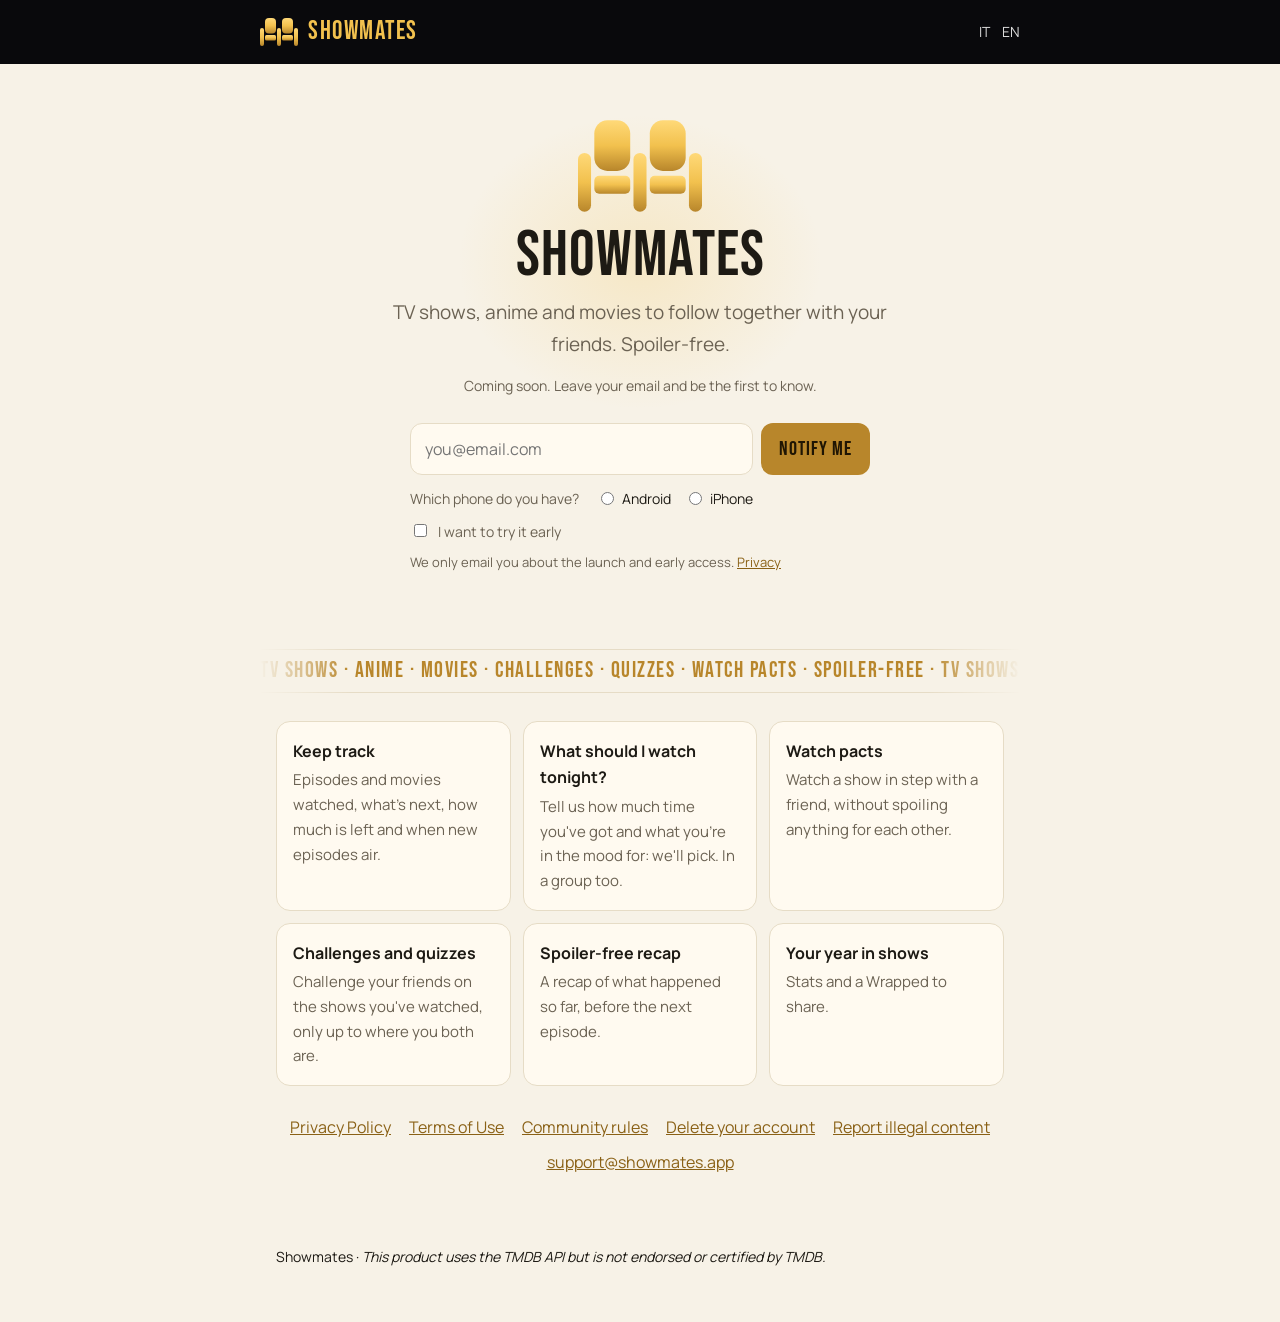
==== index.html @ bb829c1c "Pagine legali allineate all'app: percorsi giusti verso Impostazioni per export ed eliminazione (con " ====
<!doctype html>
<html lang="en" class="js-off">
<head>
<meta charset="utf-8">
<meta name="viewport" content="width=device-width, initial-scale=1">
<title>Showmates · TV shows, anime and movies with friends</title>
<meta name="description" content="Track TV shows, anime and movies, watch with friends, play quizzes and challenges. Spoiler-free.">
<link rel="canonical" href="https://showmates.app/">
<link rel="alternate" hreflang="x-default" href="https://showmates.app/">
<meta property="og:type" content="website">
<meta property="og:site_name" content="Showmates">
<meta property="og:title" content="Showmates · Serie TV, anime e film con gli amici">
<meta property="og:description" content="Serie TV, anime e film da seguire con gli amici: quiz, sfide e niente spoiler. · TV shows, anime and movies with your friends. Spoiler-free.">
<meta property="og:image" content="https://showmates.app/img/og.png">
<meta property="og:image:width" content="1024">
<meta property="og:image:height" content="500">
<meta property="og:image:alt" content="Showmates: serie TV, anime e film con gli amici. Senza spoiler.">
<meta property="og:locale" content="it_IT">
<meta property="og:locale:alternate" content="en_US">
<meta property="og:url" content="https://showmates.app/">
<meta name="twitter:card" content="summary_large_image">
<meta name="twitter:title" content="Showmates · Serie TV, anime e film con gli amici">
<meta name="twitter:description" content="Serie TV, anime e film da seguire con gli amici. Senza spoiler. · TV shows, anime and movies with your friends.">
<meta name="twitter:image" content="https://showmates.app/img/og.png">
<link rel="stylesheet" href="style.css">
<link rel="icon" href="img/favicon.png">
<link rel="apple-touch-icon" href="img/apple-touch-icon.png">
<meta name="theme-color" content="#09090c">
</head>
<body>
<header class="top"><div class="bar">
  <a class="brand" href="index.html"><span class="logo"></span>Showmates</a>
  <nav><a href="#" data-set-lang="it" lang="it">IT</a><a href="#" data-set-lang="en" lang="en">EN</a></nav>
</div></header>

<main>
<section lang="it" data-lang="it">
  <div class="hero">
    <svg class="mark" viewBox="0 0 76 56" aria-hidden="true"><defs><linearGradient id="g-it" x1="0" y1="0" x2="0" y2="1"><stop offset="0" stop-color="#FFD978"/><stop offset=".5" stop-color="#F2C14E"/><stop offset="1" stop-color="#B8862B"/></linearGradient></defs><g fill="url(#g-it)"><rect class="s s0" x="0" y="20" width="8" height="36" rx="4"/><rect class="s s1" x="34" y="20" width="8" height="36" rx="4"/><rect class="s s2" x="68" y="20" width="8" height="36" rx="4"/><rect class="s s3" x="10" y="0" width="22" height="31" rx="8"/><rect class="s s3" x="10" y="34" width="22" height="11" rx="3"/><rect class="s s4" x="44" y="0" width="22" height="31" rx="8"/><rect class="s s4" x="44" y="34" width="22" height="11" rx="3"/></g></svg>
    <h1>Showmates</h1>
    <p class="lead">Serie TV, anime e film da seguire insieme agli amici. Senza spoiler.</p>
    <p class="updated" style="margin-top:14px">In arrivo. Lascia l'email e ti avvisiamo per primo.</p>
    <form class="wait" data-wait novalidate>
      <div class="row"><input type="email" name="email" required autocomplete="email" placeholder="la-tua@email.it" aria-label="Email"><button type="submit">Avvisami</button></div>
      <fieldset class="plat"><legend>Che telefono hai?</legend><label><input type="radio" name="platform" value="android" required> Android</label><label><input type="radio" name="platform" value="ios"> iPhone</label></fieldset>
      <label><input type="checkbox" name="beta"> Voglio provarla in anteprima</label>
      <p class="updated" data-invite hidden style="margin:8px 0 0;font-size:13px">Ti ha invitato <b></b>: iscriviti con l&#39;email che userai nell&#39;app e vi ritroverete già collegati.</p>
      <p class="updated" style="margin:8px 0 0;font-size:13px">Ti scriviamo solo per l&#39;uscita e l&#39;anteprima. <a href="it/privacy.html#waitlist">Privacy</a></p>
      <p class="msg" role="status" aria-live="polite"></p>
    </form>
  </div>
  <div class="ticker" aria-hidden="true"><div>Serie TV · Anime · Film · Sfide · Quiz · Patti di visione · Senza spoiler · Serie TV · Anime · Film · Sfide · Quiz · Patti di visione · Senza spoiler · Serie TV · Anime · Film · Sfide · Quiz · Patti di visione · Senza spoiler · </div><div>Serie TV · Anime · Film · Sfide · Quiz · Patti di visione · Senza spoiler · Serie TV · Anime · Film · Sfide · Quiz · Patti di visione · Senza spoiler · Serie TV · Anime · Film · Sfide · Quiz · Patti di visione · Senza spoiler · </div></div>
  <div class="cards">
    <div class="card"><h3>Tieni il conto</h3><p>Episodi e film visti, cosa viene dopo, quanto ti manca e quando escono le nuove puntate.</p></div>
    <div class="card"><h3>Stasera cosa guardo?</h3><p>Dici quanto tempo hai e che voglia hai: scegliamo noi. Anche in gruppo.</p></div>
    <div class="card"><h3>Patti di visione</h3><p>Guarda una serie al passo con un amico, senza rovinarvi niente a vicenda.</p></div>
    <div class="card"><h3>Sfide e quiz</h3><p>Sfida gli amici sulle serie che avete visto, solo fin dove siete arrivati.</p></div>
    <div class="card"><h3>Ripassino senza spoiler</h3><p>Il riassunto di quello che è successo finora, prima del prossimo episodio.</p></div>
    <div class="card"><h3>Il tuo anno in serie</h3><p>Statistiche e un Wrapped da condividere.</p></div>
  </div>
  <div class="links">
    <a href="it/privacy.html">Informativa sulla privacy</a>
    <a href="it/terms.html">Termini d'uso</a>
    <a href="it/community.html">Regole della community</a>
    <a href="it/delete-account.html">Eliminare l'account</a>
    <a href="it/community.html#illegali">Segnala un contenuto illegale</a>
    <a href="mailto:support@showmates.app">support@showmates.app</a>
  </div>
</section>

<section lang="en" data-lang="en">
  <div class="hero">
    <svg class="mark" viewBox="0 0 76 56" aria-hidden="true"><defs><linearGradient id="g-en" x1="0" y1="0" x2="0" y2="1"><stop offset="0" stop-color="#FFD978"/><stop offset=".5" stop-color="#F2C14E"/><stop offset="1" stop-color="#B8862B"/></linearGradient></defs><g fill="url(#g-en)"><rect class="s s0" x="0" y="20" width="8" height="36" rx="4"/><rect class="s s1" x="34" y="20" width="8" height="36" rx="4"/><rect class="s s2" x="68" y="20" width="8" height="36" rx="4"/><rect class="s s3" x="10" y="0" width="22" height="31" rx="8"/><rect class="s s3" x="10" y="34" width="22" height="11" rx="3"/><rect class="s s4" x="44" y="0" width="22" height="31" rx="8"/><rect class="s s4" x="44" y="34" width="22" height="11" rx="3"/></g></svg>
    <h1>Showmates</h1>
    <p class="lead">TV shows, anime and movies to follow together with your friends. Spoiler-free.</p>
    <p class="updated" style="margin-top:14px">Coming soon. Leave your email and be the first to know.</p>
    <form class="wait" data-wait novalidate>
      <div class="row"><input type="email" name="email" required autocomplete="email" placeholder="you@email.com" aria-label="Email"><button type="submit">Notify me</button></div>
      <fieldset class="plat"><legend>Which phone do you have?</legend><label><input type="radio" name="platform" value="android" required> Android</label><label><input type="radio" name="platform" value="ios"> iPhone</label></fieldset>
      <label><input type="checkbox" name="beta"> I want to try it early</label>
      <p class="updated" data-invite hidden style="margin:8px 0 0;font-size:13px"><b></b> invited you: sign up with the email you&#39;ll use in the app and you&#39;ll be connected right away.</p>
      <p class="updated" style="margin:8px 0 0;font-size:13px">We only email you about the launch and early access. <a href="en/privacy.html#waitlist">Privacy</a></p>
      <p class="msg" role="status" aria-live="polite"></p>
    </form>
  </div>
  <div class="ticker" aria-hidden="true"><div>TV shows · Anime · Movies · Challenges · Quizzes · Watch pacts · Spoiler-free · TV shows · Anime · Movies · Challenges · Quizzes · Watch pacts · Spoiler-free · TV shows · Anime · Movies · Challenges · Quizzes · Watch pacts · Spoiler-free · </div><div>TV shows · Anime · Movies · Challenges · Quizzes · Watch pacts · Spoiler-free · TV shows · Anime · Movies · Challenges · Quizzes · Watch pacts · Spoiler-free · TV shows · Anime · Movies · Challenges · Quizzes · Watch pacts · Spoiler-free · </div></div>
  <div class="cards">
    <div class="card"><h3>Keep track</h3><p>Episodes and movies watched, what's next, how much is left and when new episodes air.</p></div>
    <div class="card"><h3>What should I watch tonight?</h3><p>Tell us how much time you've got and what you're in the mood for: we'll pick. In a group too.</p></div>
    <div class="card"><h3>Watch pacts</h3><p>Watch a show in step with a friend, without spoiling anything for each other.</p></div>
    <div class="card"><h3>Challenges and quizzes</h3><p>Challenge your friends on the shows you've watched, only up to where you both are.</p></div>
    <div class="card"><h3>Spoiler-free recap</h3><p>A recap of what happened so far, before the next episode.</p></div>
    <div class="card"><h3>Your year in shows</h3><p>Stats and a Wrapped to share.</p></div>
  </div>
  <div class="links">
    <a href="en/privacy.html">Privacy Policy</a>
    <a href="en/terms.html">Terms of Use</a>
    <a href="en/community.html">Community rules</a>
    <a href="en/delete-account.html">Delete your account</a>
    <a href="en/community.html#illegal">Report illegal content</a>
    <a href="mailto:support@showmates.app">support@showmates.app</a>
  </div>
</section>
</main>
<footer><p>Showmates · <em>This product uses the TMDB API but is not endorsed or certified by TMDB.</em></p></footer>
<script>
  document.documentElement.classList.replace('js-off', 'js');
  // compaiono scorrendo
  (function () {
    var cards = document.querySelectorAll('.card');
    if (!('IntersectionObserver' in window)) return cards.forEach(function (c) { c.classList.add('in'); });
    var io = new IntersectionObserver(function (es) { es.forEach(function (e) { if (e.isIntersecting) { e.target.classList.add('in'); io.unobserve(e.target); } }); }, { threshold: .15 });
    cards.forEach(function (c, i) { c.style.transitionDelay = (i % 6 % 2) * 90 + 'ms'; io.observe(c); });
  })();
  // una lingua alla volta: quella scelta, altrimenti quella del browser (senza JavaScript si vedono entrambe)
  (function () {
    var saved = null;
    try { saved = localStorage.getItem('lang'); } catch (e) {}
    function show(lang) {
      document.documentElement.lang = lang;
      document.querySelectorAll('[data-lang]').forEach(function (s) { s.hidden = s.getAttribute('data-lang') !== lang; });
    }
    show(saved || ((navigator.language || 'en').toLowerCase().indexOf('it') === 0 ? 'it' : 'en'));
    document.querySelectorAll('[data-set-lang]').forEach(function (a) {
      a.addEventListener('click', function (e) {
        e.preventDefault();
        var l = a.getAttribute('data-set-lang');
        try { localStorage.setItem('lang', l); } catch (err) {}
        show(l);
      });
    });
  })();
</script>
<script>
  // lista d'attesa: chiama join_waitlist su Supabase (chiave anon pubblica, come nell'app). ?src=tiktok dice da dove arriva.
  (function () {
    var URL = 'https://oxwnwmfkjcomforyhjia.supabase.co/rest/v1/rpc/join_waitlist', KEY = 'sb_publishable_9N29QiNkIJ45q303pHiz4w_k1PniuE8';
    var q = new URLSearchParams(location.search), src = q.get('src');
    // ?u=<username>: link d'invito dall'app; chi si iscrive con la stessa email si ritrova collegato a chi l'ha invitato
    var inv = (q.get('u') || '').trim().toLowerCase();
    if (!/^[a-z0-9_.]{3,30}$/.test(inv)) inv = '';
    if (inv) document.querySelectorAll('[data-invite]').forEach(function (p) { p.hidden = false; p.querySelector('b').textContent = '@' + inv; });
    document.querySelectorAll('[data-wait]').forEach(function (f) {
      var it = f.closest('[data-lang]').getAttribute('data-lang') === 'it', msg = f.querySelector('.msg'), btn = f.querySelector('button');
      function say(t, ok) { msg.textContent = t; msg.className = 'msg ' + (ok ? 'ok' : 'err'); }
      f.addEventListener('submit', function (e) {
        e.preventDefault();
        var email = f.email.value.trim();
        if (!/^[^@\s]+@[^@\s]+\.[a-z]{2,}$/i.test(email)) return say(it ? 'Controlla l’indirizzo email.' : 'Check your email address.', false);
        var plat = f.querySelector('[name=platform]:checked');
        if (!plat) return say(it ? 'Scegli il tuo telefono.' : 'Pick your phone.', false);
        btn.disabled = true;
        fetch(URL, { method: 'POST', headers: { 'Content-Type': 'application/json', apikey: KEY, Authorization: 'Bearer ' + KEY },
          body: JSON.stringify({ p_email: email, p_lang: it ? 'it' : 'en', p_beta: f.beta.checked, p_platform: plat.value, p_source: inv ? 'invite' : src, p_invited_by: inv || null }) })
          .then(function (r) { if (!r.ok) throw r; f.reset(); say(it ? 'Fatto! Ti scriviamo appena esce.' : 'Done! We’ll email you at launch.', true); })
          .catch(function () { say(it ? 'Non è andata, riprova tra poco.' : 'That didn’t work, try again soon.', false); })
          .then(function () { btn.disabled = false; });
      });
    });
  })();
</script>
</body>
</html>
---- style.css ----
@font-face { font-family: "Bebas"; src: url("fonts/BebasNeue-Regular.ttf") format("truetype"); font-display: swap; }
@font-face { font-family: "Manrope"; src: url("fonts/Manrope.ttf") format("truetype"); font-weight: 200 800; font-display: swap; }
/* look Cinema dell'app: sala buia e oro del biglietto; "matinée" (avorio e bronzo) col tema chiaro */
:root {
  --accent: #8a6116;
  --gold: #b8862b;
  --bg: #f7f2e7;
  --surface: #fffaf0;
  --text: #1d1a14;
  --muted: #6b6253;
  --line: #e6dcc6;
  --head: #09090c;
}
@media (prefers-color-scheme: dark) {
  :root {
    --accent: #f2c14e;
    --gold: #f2c14e;
    --bg: #09090c;
    --surface: #15141a;
    --text: #f1ece2;
    --muted: #a39d92;
    --line: #2a2830;
  }
}
* { box-sizing: border-box; }
html { -webkit-text-size-adjust: 100%; }
body {
  margin: 0;
  background: var(--bg);
  color: var(--text);
  font: 16px/1.65 "Manrope", system-ui, -apple-system, "Segoe UI", Roboto, sans-serif;
}
a { color: var(--accent); }
header.top {
  background: var(--head);
  color: #fff;
  padding: 18px 16px;
}
header.top .bar { max-width: 760px; margin: 0 auto; display: flex; flex-wrap: wrap; align-items: center; gap: 8px 12px; }
header.top a.brand { color: #f2c14e; text-decoration: none; font: 26px/1 "Bebas", Impact, sans-serif; letter-spacing: 1.5px; display: flex; align-items: center; gap: 10px; }
header.top .logo { width: 38px; height: 28px; background: url("img/logo.svg") center/contain no-repeat; }
header.top nav { margin-left: auto; display: flex; flex-wrap: wrap; gap: 4px 12px; font-size: 14px; }
header.top nav a { color: #fff; opacity: .85; text-decoration: none; }
header.top nav a:hover, header.top nav a[aria-current] { opacity: 1; text-decoration: underline; }
main { max-width: 760px; margin: 0 auto; padding: 28px 16px 56px; }
h1 { font: 40px/1.05 "Bebas", Impact, sans-serif; letter-spacing: 1px; margin: 0 0 6px; }
h2 { font-size: 20px; margin: 34px 0 8px; letter-spacing: -.2px; }
h3 { font-size: 16px; margin: 20px 0 4px; }
p, li { color: var(--text); }
.updated { color: var(--muted); font-size: 14px; margin: 0 0 22px; }
.box { background: var(--surface); border: 1px solid var(--line); border-radius: 14px; padding: 14px 16px; margin: 16px 0; }
ul { padding-left: 22px; }
li { margin: 4px 0; }
table { width: 100%; border-collapse: collapse; margin: 12px 0; font-size: 15px; }
th, td { text-align: left; vertical-align: top; padding: 8px 10px; border-bottom: 1px solid var(--line); }
th { color: var(--muted); font-weight: 700; font-size: 13px; text-transform: uppercase; letter-spacing: .5px; }
.table-wrap { overflow-x: auto; }
footer { max-width: 760px; margin: 0 auto; padding: 0 16px 40px; color: var(--muted); font-size: 14px; }
footer a { color: var(--muted); }
.hero { text-align: center; padding: 28px 0 8px; }
.hero h1 { font-size: 40px; }
.hero p.lead { font-size: 19px; color: var(--muted); max-width: 560px; margin: 8px auto 0; }
.cards { display: grid; grid-template-columns: repeat(auto-fit, minmax(210px, 1fr)); gap: 12px; margin: 28px 0; }
.card { background: var(--surface); border: 1px solid var(--line); border-radius: 14px; padding: 16px; }
.card h3 { margin: 0 0 4px; }
.card p { margin: 0; color: var(--muted); font-size: 15px; }
.links { display: flex; flex-wrap: wrap; gap: 8px 18px; justify-content: center; margin-top: 18px; }
.pill { display: inline-block; background: var(--gold); color: #1f1503; border-radius: 99px; padding: 10px 18px; text-decoration: none; font-weight: 700; }
.hero h1 { font-size: 64px; }
.wait { max-width: 460px; margin: 26px auto 0; text-align: left; }
.wait .row { display: flex; gap: 8px; }
.wait input[type=email] { flex: 1; min-width: 0; font: inherit; padding: 12px 14px; border-radius: 12px; border: 1px solid var(--line); background: var(--surface); color: var(--text); }
.wait button { font: 20px/1 "Bebas", Impact, sans-serif; letter-spacing: 1px; padding: 0 18px; border: 0; border-radius: 12px; background: var(--gold); color: #1f1503; cursor: pointer; }
.wait button:disabled { opacity: .6; cursor: default; }
.wait label { display: flex; gap: 8px; align-items: flex-start; font-size: 14px; color: var(--muted); margin-top: 10px; }
.wait label input { margin-top: 4px; accent-color: var(--gold); }
.wait .plat { display: flex; flex-wrap: wrap; gap: 6px 18px; align-items: center; border: 0; padding: 0; margin: 12px 0 0; font-size: 14px; color: var(--muted); }
.wait .plat legend { float: left; padding: 0; margin-right: 4px; }
.wait .plat label { margin: 0; color: var(--text); align-items: center; }
.wait .plat label input { margin: 0; }
.wait .msg { min-height: 1.6em; margin: 10px 0 0; font-size: 15px; font-weight: 700; }
.wait .msg.ok { color: var(--accent); }
.wait .msg.err { color: #d9534f; }

/* ---- animazioni (spente con "riduci movimento") ---- */
.hero { position: relative; isolation: isolate; }
.hero::before { content: ""; position: absolute; z-index: -1; left: 50%; top: -40px; width: 520px; height: 420px; transform: translateX(-50%);
  background: radial-gradient(closest-side, rgba(242,193,78,.22), transparent 70%); animation: beam 6s ease-in-out infinite; pointer-events: none; }
.hero .mark { display: block; width: 124px; height: 92px; margin: 0 auto 10px; overflow: visible; }
.hero .mark .s { transform-box: fill-box; transform-origin: 50% 100%; animation: rise .7s cubic-bezier(.2,1.4,.4,1) both; }
.hero .mark .s0 { animation-delay: .05s } .hero .mark .s1 { animation-delay: .25s } .hero .mark .s2 { animation-delay: .15s }
.hero .mark .s3 { animation-delay: .4s } .hero .mark .s4 { animation-delay: .5s }
.hero h1 { background: linear-gradient(100deg, var(--text) 40%, var(--gold) 50%, var(--text) 60%) 120% 0 / 250% 100%; -webkit-background-clip: text; background-clip: text; color: transparent;
  animation: up .7s .55s both, shine 2.2s 1.2s ease-in-out both; }
.hero .lead { animation: up .7s .7s both; }
.hero .updated, .wait { animation: up .7s .85s both; }
.wait button { position: relative; overflow: hidden; transition: transform .15s; }
.wait button::after { content: ""; position: absolute; inset: 0; background: linear-gradient(100deg, transparent 30%, rgba(255,255,255,.55) 50%, transparent 70%); transform: translateX(-120%); }
.wait button:hover::after { transition: transform .6s; transform: translateX(120%); }
.wait button:active { transform: scale(.96); }
.wait .msg.ok { animation: pop .45s cubic-bezier(.2,1.6,.4,1); }
.ticker { display: flex; overflow: hidden; margin: 34px -16px 0; padding: 10px 0; border-block: 1px solid var(--line); white-space: nowrap;
  font: 22px/1 "Bebas", Impact, sans-serif; letter-spacing: 1.5px; color: var(--gold); mask-image: linear-gradient(90deg, transparent, #000 12%, #000 88%, transparent); }
.ticker div { flex: none; padding-right: .3em; animation: marquee 40s linear infinite; }
.card { transition: transform .25s, border-color .25s, opacity .6s, translate .6s; }
.card:hover { transform: translateY(-3px); border-color: var(--gold); }
.js .card:not(.in) { opacity: 0; translate: 0 18px; }
@keyframes rise { from { opacity: 0; transform: translateY(40%) scaleY(.6); } }
@keyframes up { from { opacity: 0; transform: translateY(14px); } }
@keyframes shine { to { background-position: -20% 0; } }
@keyframes beam { 50% { opacity: .55; transform: translateX(-50%) scale(1.08); } }
@keyframes pop { from { transform: scale(.85); opacity: 0; } }
@keyframes marquee { to { transform: translateX(-100%); } }
@media (prefers-reduced-motion: reduce) {
  *, *::before, *::after { animation: none !important; transition: none !important; }
  .js .card:not(.in) { opacity: 1; translate: none; }
  .hero h1 { background: none; color: var(--text); }
}
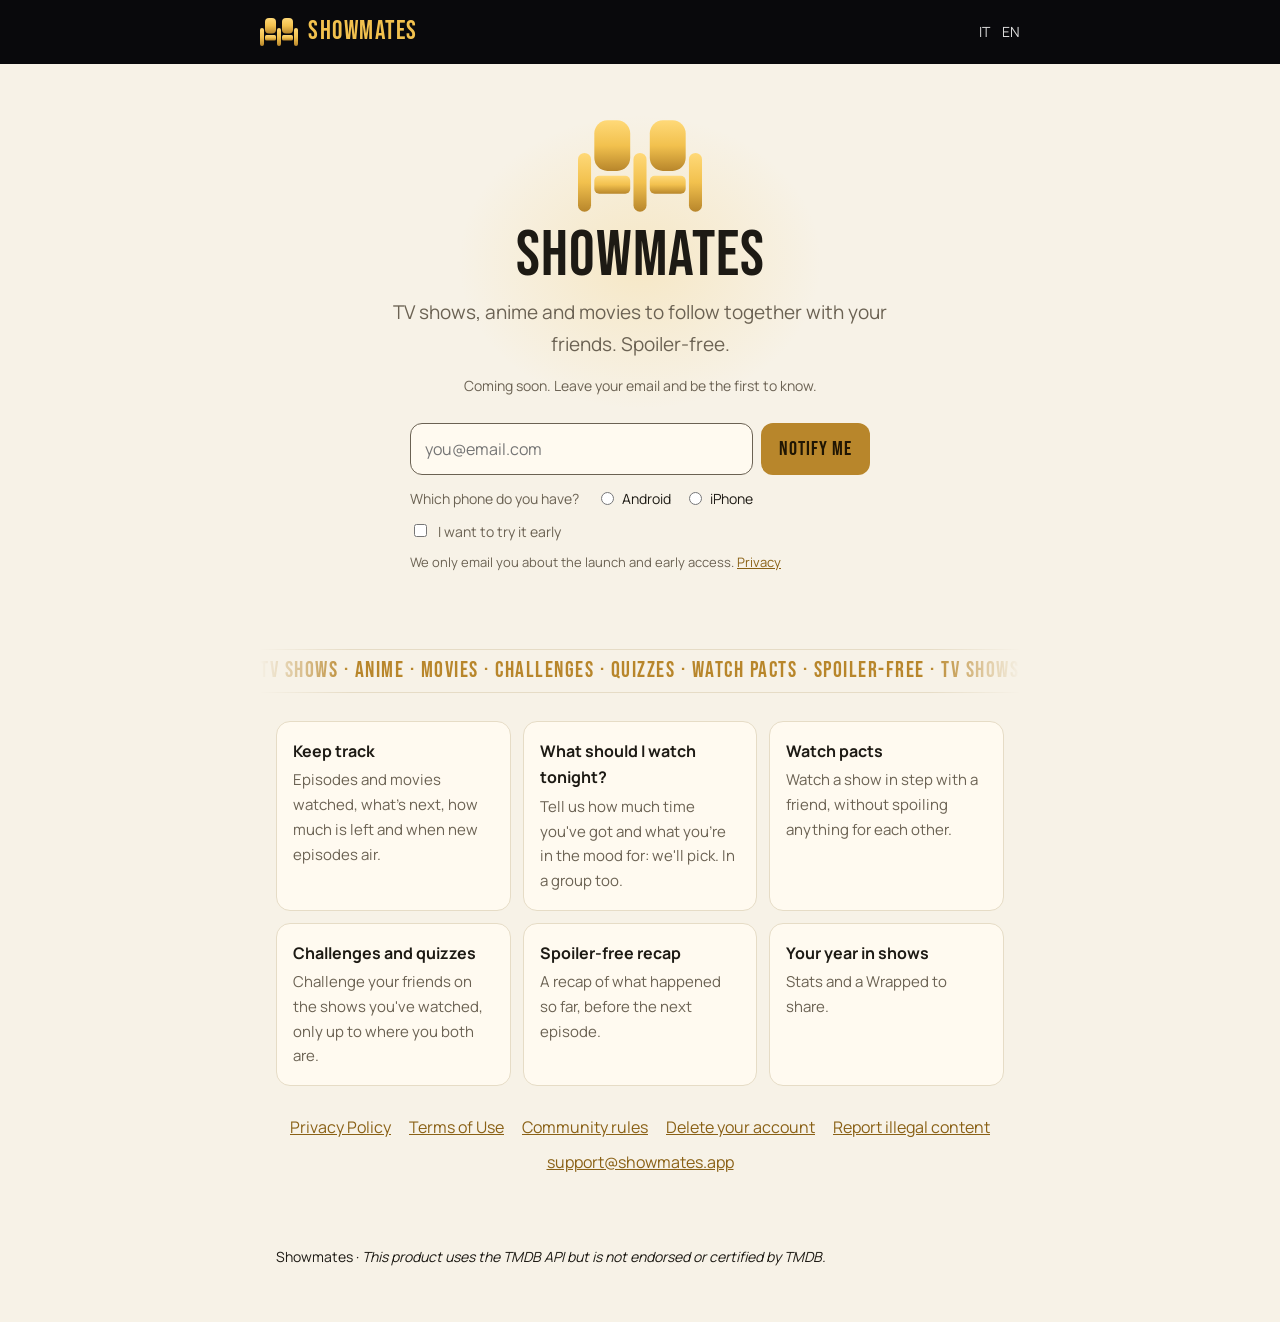
==== commit 2c0d99e8: "Sito allineato all'app dopo l'audit: privacy, termini, cancellazione, community, sfida del giorno, p" ====
--- a/index.html
+++ b/index.html
@@ -2,11 +2,17 @@
 <html lang="en" class="js-off">
 <head>
 <meta charset="utf-8">
+<!-- GitHub Pages non manda header: CSP e referrer via meta (frame-ancestors qui non vale) -->
+<meta http-equiv="Content-Security-Policy" content="default-src 'self'; script-src 'self' 'unsafe-inline'; style-src 'self' 'unsafe-inline'; img-src 'self' data:; font-src 'self'; connect-src 'self' https://oxwnwmfkjcomforyhjia.supabase.co; object-src 'none'; base-uri 'self'; form-action 'self'">
+<meta name="referrer" content="strict-origin-when-cross-origin">
 <meta name="viewport" content="width=device-width, initial-scale=1">
 <title>Showmates · TV shows, anime and movies with friends</title>
 <meta name="description" content="Track TV shows, anime and movies, watch with friends, play quizzes and challenges. Spoiler-free.">
 <link rel="canonical" href="https://showmates.app/">
 <link rel="alternate" hreflang="x-default" href="https://showmates.app/">
+<!-- la home è una pagina sola con le due lingue: ?lang= sceglie quale mostrare, così i motori hanno un indirizzo per lingua (voce 87) -->
+<link rel="alternate" hreflang="it" href="https://showmates.app/?lang=it">
+<link rel="alternate" hreflang="en" href="https://showmates.app/?lang=en">
 <meta property="og:type" content="website">
 <meta property="og:site_name" content="Showmates">
 <meta property="og:title" content="Showmates · Serie TV, anime e film con gli amici">
@@ -26,8 +32,12 @@
 <link rel="icon" href="img/favicon.png">
 <link rel="apple-touch-icon" href="img/apple-touch-icon.png">
 <meta name="theme-color" content="#09090c">
+<!-- subito, prima del primo disegno: con .js-off il modulo dell'email è nascosto (MEGA-47-4) -->
+<script>document.documentElement.classList.replace('js-off', 'js');</script>
 </head>
 <body>
+<!-- Cloudflare non deve offuscare le email: senza JavaScript diventavano "[email protected]" (audit finale, voce 392) -->
+<!--email_off-->
 <header class="top"><div class="bar">
   <a class="brand" href="index.html"><span class="logo"></span>Showmates</a>
   <nav><a href="#" data-set-lang="it" lang="it">IT</a><a href="#" data-set-lang="en" lang="en">EN</a></nav>
@@ -44,10 +54,11 @@
       <div class="row"><input type="email" name="email" required autocomplete="email" placeholder="la-tua@email.it" aria-label="Email"><button type="submit">Avvisami</button></div>
       <fieldset class="plat"><legend>Che telefono hai?</legend><label><input type="radio" name="platform" value="android" required> Android</label><label><input type="radio" name="platform" value="ios"> iPhone</label></fieldset>
       <label><input type="checkbox" name="beta"> Voglio provarla in anteprima</label>
-      <p class="updated" data-invite hidden style="margin:8px 0 0;font-size:13px">Ti ha invitato <b></b>: iscriviti con l&#39;email che userai nell&#39;app e vi ritroverete già collegati.</p>
+      <p class="updated" data-invite hidden style="margin:8px 0 0;font-size:13px">Ti ha invitato <b></b>: iscriviti con l&#39;email che userai nell&#39;app e, appena entri, troverai la sua richiesta per seguirti.</p>
       <p class="updated" style="margin:8px 0 0;font-size:13px">Ti scriviamo solo per l&#39;uscita e l&#39;anteprima. <a href="it/privacy.html#waitlist">Privacy</a></p>
       <p class="msg" role="status" aria-live="polite"></p>
     </form>
+    <noscript><p class="updated">Per iscriverti serve JavaScript.</p></noscript>
   </div>
   <div class="ticker" aria-hidden="true"><div>Serie TV · Anime · Film · Sfide · Quiz · Patti di visione · Senza spoiler · Serie TV · Anime · Film · Sfide · Quiz · Patti di visione · Senza spoiler · Serie TV · Anime · Film · Sfide · Quiz · Patti di visione · Senza spoiler · </div><div>Serie TV · Anime · Film · Sfide · Quiz · Patti di visione · Senza spoiler · Serie TV · Anime · Film · Sfide · Quiz · Patti di visione · Senza spoiler · Serie TV · Anime · Film · Sfide · Quiz · Patti di visione · Senza spoiler · </div></div>
   <div class="cards">
@@ -78,10 +89,11 @@
       <div class="row"><input type="email" name="email" required autocomplete="email" placeholder="you@email.com" aria-label="Email"><button type="submit">Notify me</button></div>
       <fieldset class="plat"><legend>Which phone do you have?</legend><label><input type="radio" name="platform" value="android" required> Android</label><label><input type="radio" name="platform" value="ios"> iPhone</label></fieldset>
       <label><input type="checkbox" name="beta"> I want to try it early</label>
-      <p class="updated" data-invite hidden style="margin:8px 0 0;font-size:13px"><b></b> invited you: sign up with the email you&#39;ll use in the app and you&#39;ll be connected right away.</p>
+      <p class="updated" data-invite hidden style="margin:8px 0 0;font-size:13px"><b></b> invited you: sign up with the email you&#39;ll use in the app and you&#39;ll find their follow request as soon as you join.</p>
       <p class="updated" style="margin:8px 0 0;font-size:13px">We only email you about the launch and early access. <a href="en/privacy.html#waitlist">Privacy</a></p>
       <p class="msg" role="status" aria-live="polite"></p>
     </form>
+    <noscript><p class="updated">JavaScript is needed to sign up.</p></noscript>
   </div>
   <div class="ticker" aria-hidden="true"><div>TV shows · Anime · Movies · Challenges · Quizzes · Watch pacts · Spoiler-free · TV shows · Anime · Movies · Challenges · Quizzes · Watch pacts · Spoiler-free · TV shows · Anime · Movies · Challenges · Quizzes · Watch pacts · Spoiler-free · </div><div>TV shows · Anime · Movies · Challenges · Quizzes · Watch pacts · Spoiler-free · TV shows · Anime · Movies · Challenges · Quizzes · Watch pacts · Spoiler-free · TV shows · Anime · Movies · Challenges · Quizzes · Watch pacts · Spoiler-free · </div></div>
   <div class="cards">
@@ -104,7 +116,6 @@
 </main>
 <footer><p>Showmates · <em>This product uses the TMDB API but is not endorsed or certified by TMDB.</em></p></footer>
 <script>
-  document.documentElement.classList.replace('js-off', 'js');
   // compaiono scorrendo
   (function () {
     var cards = document.querySelectorAll('.card');
@@ -118,9 +129,13 @@
     try { saved = localStorage.getItem('lang'); } catch (e) {}
     function show(lang) {
       document.documentElement.lang = lang;
+      document.title = lang === 'it' ? 'Showmates · Serie TV, anime e film con gli amici' : 'Showmates · TV shows, anime and movies with friends';
+      document.querySelector('meta[name=description]').content = lang === 'it' ? 'Segui serie TV, anime e film, guardali con gli amici, gioca a quiz e sfide. Senza spoiler.' : 'Track TV shows, anime and movies, watch with friends, play quizzes and challenges. Spoiler-free.';
       document.querySelectorAll('[data-lang]').forEach(function (s) { s.hidden = s.getAttribute('data-lang') !== lang; });
     }
-    show(saved || ((navigator.language || 'en').toLowerCase().indexOf('it') === 0 ? 'it' : 'en'));
+    var q = (location.search.match(/[?&]lang=(it|en)(?![a-z])/) || [])[1];
+    if (q) document.querySelector('link[rel=canonical]').href = 'https://showmates.app/?lang=' + q;
+    show(q || saved || ((navigator.language || 'en').toLowerCase().indexOf('it') === 0 ? 'it' : 'en'));
     document.querySelectorAll('[data-set-lang]').forEach(function (a) {
       a.addEventListener('click', function (e) {
         e.preventDefault();
@@ -136,7 +151,7 @@
   (function () {
     var URL = 'https://oxwnwmfkjcomforyhjia.supabase.co/rest/v1/rpc/join_waitlist', KEY = 'sb_publishable_9N29QiNkIJ45q303pHiz4w_k1PniuE8';
     var q = new URLSearchParams(location.search), src = q.get('src');
-    // ?u=<username>: link d'invito dall'app; chi si iscrive con la stessa email si ritrova collegato a chi l'ha invitato
+    // ?u=<username>: link d'invito dall'app; chi si iscrive con la stessa email trova la richiesta per seguirlo di chi l'ha invitato
     var inv = (q.get('u') || '').trim().toLowerCase();
     if (!/^[a-z0-9_.]{3,30}$/.test(inv)) inv = '';
     if (inv) document.querySelectorAll('[data-invite]').forEach(function (p) { p.hidden = false; p.querySelector('b').textContent = '@' + inv; });
@@ -159,5 +174,6 @@
     });
   })();
 </script>
+<!--/email_off-->
 </body>
 </html>
--- a/style.css
+++ b/style.css
@@ -10,6 +10,9 @@
   --muted: #6b6253;
   --line: #e6dcc6;
   --head: #09090c;
+  /* esiti leggibili sull'avorio (4,5:1 e oltre); col tema scuro tornano quelli vivi */
+  --ok: #1f7a43;
+  --err: #b3261e;
 }
 @media (prefers-color-scheme: dark) {
   :root {
@@ -20,6 +23,8 @@
     --text: #f1ece2;
     --muted: #a39d92;
     --line: #2a2830;
+    --ok: #2e9e5b;
+    --err: #d9534f;
   }
 }
 * { box-sizing: border-box; }
@@ -69,7 +74,7 @@
 .hero h1 { font-size: 64px; }
 .wait { max-width: 460px; margin: 26px auto 0; text-align: left; }
 .wait .row { display: flex; gap: 8px; }
-.wait input[type=email] { flex: 1; min-width: 0; font: inherit; padding: 12px 14px; border-radius: 12px; border: 1px solid var(--line); background: var(--surface); color: var(--text); }
+.wait input[type=email] { flex: 1; min-width: 0; font: inherit; padding: 12px 14px; border-radius: 12px; border: 1px solid var(--muted); background: var(--surface); color: var(--text); }
 .wait button { font: 20px/1 "Bebas", Impact, sans-serif; letter-spacing: 1px; padding: 0 18px; border: 0; border-radius: 12px; background: var(--gold); color: #1f1503; cursor: pointer; }
 .wait button:disabled { opacity: .6; cursor: default; }
 .wait label { display: flex; gap: 8px; align-items: flex-start; font-size: 14px; color: var(--muted); margin-top: 10px; }
@@ -80,7 +85,9 @@
 .wait .plat label input { margin: 0; }
 .wait .msg { min-height: 1.6em; margin: 10px 0 0; font-size: 15px; font-weight: 700; }
 .wait .msg.ok { color: var(--accent); }
-.wait .msg.err { color: #d9534f; }
+.wait .msg.err { color: var(--err); }
+/* senza JavaScript il modulo farebbe una GET con l'email nell'indirizzo: si nasconde (c'è il <noscript>) */
+.js-off .wait { display: none; }
 
 /* ---- animazioni (spente con "riduci movimento") ---- */
 .hero { position: relative; isolation: isolate; }
@@ -116,3 +123,28 @@
   .js .card:not(.in) { opacity: 1; translate: none; }
   .hero h1 { background: none; color: var(--text); }
 }
+
+/* ---- quiz di prova (try.html) ---- */
+.sr { position: absolute; width: 1px; height: 1px; overflow: hidden; clip: rect(0 0 0 0); white-space: nowrap; }
+.quiz .spoiler { font-size: 14px; color: var(--muted); }
+.quiz h2.q { font: 30px/1.1 "Bebas", Impact, sans-serif; letter-spacing: .5px; margin: 18px 0 14px; }
+.quiz .opts { list-style: none; padding: 0; margin: 0; }
+.quiz .opts li { margin: 0 0 10px; }
+.quiz button { font-family: inherit; font-size: 16px; font-weight: 700; line-height: 1.35; cursor: pointer; }
+.quiz .opt { width: 100%; min-height: 54px; display: flex; align-items: center; gap: 10px; text-align: left;
+  padding: 12px 16px; border-radius: 12px; border: 1px solid var(--line); background: var(--surface); color: var(--text); }
+.quiz .opt span:first-child { flex: 1; }
+.quiz .opt:hover:not([aria-disabled]) { border-color: var(--gold); }
+.quiz .opt[aria-disabled] { cursor: default; }
+.quiz .opt.right { border: 2px solid var(--ok); background: rgba(46,158,91,.14); }
+.quiz .opt.wrong { border: 2px solid var(--err); background: rgba(217,83,79,.12); }
+.quiz .mark { font-size: 20px; font-weight: 800; }
+.quiz .right .mark, .quiz .verdict.ok { color: var(--ok); }
+.quiz .wrong .mark, .quiz .verdict.err { color: var(--err); }
+.quiz .verdict { font-weight: 800; margin: 6px 0 10px; }
+.quiz button.pill { border: 0; margin-top: 6px; }
+.quiz .score { font: 88px/1 "Bebas", Impact, sans-serif; color: var(--accent); text-align: center; margin: 24px 0 4px; }
+.quiz .score + .updated { text-align: center; }
+.quiz .again { display: block; margin: 16px 0 0; background: none; border: 0; padding: 8px 0; color: var(--accent); text-decoration: underline; }
+.quiz :focus-visible { outline: 3px solid var(--gold); outline-offset: 2px; }
+.quiz h2.q:focus, .quiz .score:focus { outline: none; }
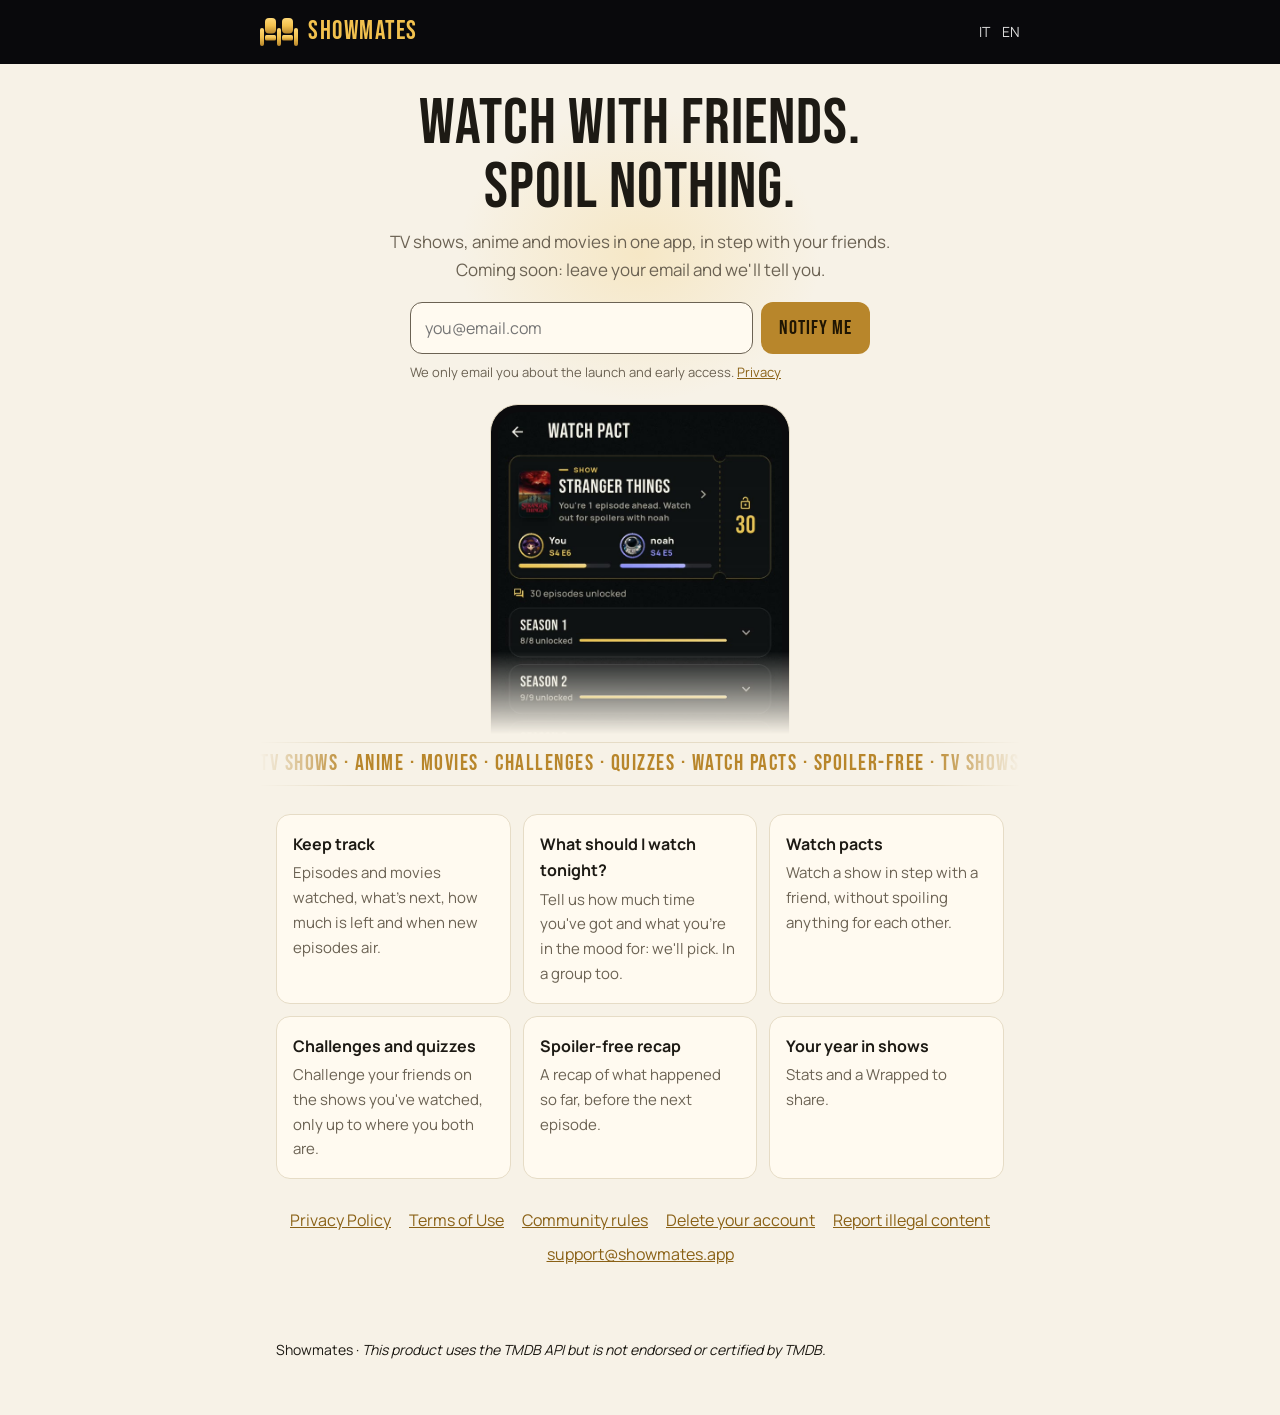
==== commit 735b99f1: "Sito: si vede subito l'app, basta l'email per iscriversi e il modulo non aspetta più l'animazione Co" ====
--- a/index.html
+++ b/index.html
@@ -46,19 +46,21 @@
 <main>
 <section lang="it" data-lang="it">
   <div class="hero">
-    <svg class="mark" viewBox="0 0 76 56" aria-hidden="true"><defs><linearGradient id="g-it" x1="0" y1="0" x2="0" y2="1"><stop offset="0" stop-color="#FFD978"/><stop offset=".5" stop-color="#F2C14E"/><stop offset="1" stop-color="#B8862B"/></linearGradient></defs><g fill="url(#g-it)"><rect class="s s0" x="0" y="20" width="8" height="36" rx="4"/><rect class="s s1" x="34" y="20" width="8" height="36" rx="4"/><rect class="s s2" x="68" y="20" width="8" height="36" rx="4"/><rect class="s s3" x="10" y="0" width="22" height="31" rx="8"/><rect class="s s3" x="10" y="34" width="22" height="11" rx="3"/><rect class="s s4" x="44" y="0" width="22" height="31" rx="8"/><rect class="s s4" x="44" y="34" width="22" height="11" rx="3"/></g></svg>
-    <h1>Showmates</h1>
-    <p class="lead">Serie TV, anime e film da seguire insieme agli amici. Senza spoiler.</p>
-    <p class="updated" style="margin-top:14px">In arrivo. Lascia l'email e ti avvisiamo per primo.</p>
+    <h1>Guarda con gli amici.<br>Senza spoiler.</h1>
+    <p class="lead">Serie TV, anime e film in un'app sola, al passo con i tuoi amici. Esce presto: lascia l'email e ti avvisiamo.</p>
     <form class="wait" data-wait novalidate>
       <div class="row"><input type="email" name="email" required autocomplete="email" placeholder="la-tua@email.it" aria-label="Email"><button type="submit">Avvisami</button></div>
-      <fieldset class="plat"><legend>Che telefono hai?</legend><label><input type="radio" name="platform" value="android" required> Android</label><label><input type="radio" name="platform" value="ios"> iPhone</label></fieldset>
-      <label><input type="checkbox" name="beta"> Voglio provarla in anteprima</label>
       <p class="updated" data-invite hidden style="margin:8px 0 0;font-size:13px">Ti ha invitato <b></b>: iscriviti con l&#39;email che userai nell&#39;app e, appena entri, troverai la sua richiesta per seguirti.</p>
+      <p class="msg" role="status" aria-live="polite"></p>
+      <div class="more" hidden>
+        <p class="updated" style="margin:0">Grazie! Se ti va, ultima cosa:</p>
+        <fieldset class="plat"><legend>Che telefono hai?</legend><label><input type="radio" name="platform" value="android"> Android</label><label><input type="radio" name="platform" value="ios"> iPhone</label></fieldset>
+        <label><input type="checkbox" name="beta"> Voglio provarla in anteprima</label>
+      </div>
       <p class="updated" style="margin:8px 0 0;font-size:13px">Ti scriviamo solo per l&#39;uscita e l&#39;anteprima. <a href="it/privacy.html#waitlist">Privacy</a></p>
-      <p class="msg" role="status" aria-live="polite"></p>
     </form>
     <noscript><p class="updated">Per iscriverti serve JavaScript.</p></noscript>
+    <div class="shot"><img src="img/app-pact.jpg" width="640" height="889" alt="Schermata vera di Showmates: un patto di visione con un amico, con gli episodi sbloccati per entrambi." fetchpriority="high"></div>
   </div>
   <div class="ticker" aria-hidden="true"><div>Serie TV · Anime · Film · Sfide · Quiz · Patti di visione · Senza spoiler · Serie TV · Anime · Film · Sfide · Quiz · Patti di visione · Senza spoiler · Serie TV · Anime · Film · Sfide · Quiz · Patti di visione · Senza spoiler · </div><div>Serie TV · Anime · Film · Sfide · Quiz · Patti di visione · Senza spoiler · Serie TV · Anime · Film · Sfide · Quiz · Patti di visione · Senza spoiler · Serie TV · Anime · Film · Sfide · Quiz · Patti di visione · Senza spoiler · </div></div>
   <div class="cards">
@@ -81,19 +83,21 @@
 
 <section lang="en" data-lang="en">
   <div class="hero">
-    <svg class="mark" viewBox="0 0 76 56" aria-hidden="true"><defs><linearGradient id="g-en" x1="0" y1="0" x2="0" y2="1"><stop offset="0" stop-color="#FFD978"/><stop offset=".5" stop-color="#F2C14E"/><stop offset="1" stop-color="#B8862B"/></linearGradient></defs><g fill="url(#g-en)"><rect class="s s0" x="0" y="20" width="8" height="36" rx="4"/><rect class="s s1" x="34" y="20" width="8" height="36" rx="4"/><rect class="s s2" x="68" y="20" width="8" height="36" rx="4"/><rect class="s s3" x="10" y="0" width="22" height="31" rx="8"/><rect class="s s3" x="10" y="34" width="22" height="11" rx="3"/><rect class="s s4" x="44" y="0" width="22" height="31" rx="8"/><rect class="s s4" x="44" y="34" width="22" height="11" rx="3"/></g></svg>
-    <h1>Showmates</h1>
-    <p class="lead">TV shows, anime and movies to follow together with your friends. Spoiler-free.</p>
-    <p class="updated" style="margin-top:14px">Coming soon. Leave your email and be the first to know.</p>
+    <h1>Watch with friends.<br>Spoil nothing.</h1>
+    <p class="lead">TV shows, anime and movies in one app, in step with your friends. Coming soon: leave your email and we'll tell you.</p>
     <form class="wait" data-wait novalidate>
       <div class="row"><input type="email" name="email" required autocomplete="email" placeholder="you@email.com" aria-label="Email"><button type="submit">Notify me</button></div>
-      <fieldset class="plat"><legend>Which phone do you have?</legend><label><input type="radio" name="platform" value="android" required> Android</label><label><input type="radio" name="platform" value="ios"> iPhone</label></fieldset>
-      <label><input type="checkbox" name="beta"> I want to try it early</label>
       <p class="updated" data-invite hidden style="margin:8px 0 0;font-size:13px"><b></b> invited you: sign up with the email you&#39;ll use in the app and you&#39;ll find their follow request as soon as you join.</p>
+      <p class="msg" role="status" aria-live="polite"></p>
+      <div class="more" hidden>
+        <p class="updated" style="margin:0">Thanks! One last thing, if you like:</p>
+        <fieldset class="plat"><legend>Which phone do you have?</legend><label><input type="radio" name="platform" value="android"> Android</label><label><input type="radio" name="platform" value="ios"> iPhone</label></fieldset>
+        <label><input type="checkbox" name="beta"> I want to try it early</label>
+      </div>
       <p class="updated" style="margin:8px 0 0;font-size:13px">We only email you about the launch and early access. <a href="en/privacy.html#waitlist">Privacy</a></p>
-      <p class="msg" role="status" aria-live="polite"></p>
     </form>
     <noscript><p class="updated">JavaScript is needed to sign up.</p></noscript>
+    <div class="shot"><img src="img/app-pact.jpg" width="640" height="889" alt="Real Showmates screen: a watch pact with a friend, with the episodes unlocked for both of you." fetchpriority="high"></div>
   </div>
   <div class="ticker" aria-hidden="true"><div>TV shows · Anime · Movies · Challenges · Quizzes · Watch pacts · Spoiler-free · TV shows · Anime · Movies · Challenges · Quizzes · Watch pacts · Spoiler-free · TV shows · Anime · Movies · Challenges · Quizzes · Watch pacts · Spoiler-free · </div><div>TV shows · Anime · Movies · Challenges · Quizzes · Watch pacts · Spoiler-free · TV shows · Anime · Movies · Challenges · Quizzes · Watch pacts · Spoiler-free · TV shows · Anime · Movies · Challenges · Quizzes · Watch pacts · Spoiler-free · </div></div>
   <div class="cards">
@@ -154,23 +158,43 @@
     // ?u=<username>: link d'invito dall'app; chi si iscrive con la stessa email trova la richiesta per seguirlo di chi l'ha invitato
     var inv = (q.get('u') || '').trim().toLowerCase();
     if (!/^[a-z0-9_.]{3,30}$/.test(inv)) inv = '';
+    // una visita per sessione: provenienza, pagina, lingua e dominio da cui arriva (niente IP né dati personali)
+    try {
+      if (!sessionStorage.getItem('v')) {
+        sessionStorage.setItem('v', '1');
+        var ref = ''; try { ref = document.referrer ? new URL(document.referrer).hostname : ''; } catch (e) {}
+        fetch(URL.replace('join_waitlist', 'log_visit'), { method: 'POST', keepalive: true, headers: { 'Content-Type': 'application/json', apikey: KEY, Authorization: 'Bearer ' + KEY },
+          body: JSON.stringify({ p_source: inv ? 'invite' : src, p_path: location.pathname, p_lang: document.documentElement.lang === 'it' ? 'it' : 'en', p_referrer: ref }) }).catch(function () {});
+      }
+    } catch (e) {}
+    // passi del modulo nella stessa tabella delle visite (path 'event:...'), per vedere dove ci si ferma. Mai l'email
+    function ev(name) { try { fetch(URL.replace('join_waitlist', 'log_visit'), { method: 'POST', keepalive: true, headers: { 'Content-Type': 'application/json', apikey: KEY, Authorization: 'Bearer ' + KEY },
+      body: JSON.stringify({ p_source: inv ? 'invite' : src, p_path: 'event:' + name, p_lang: document.documentElement.lang === 'it' ? 'it' : 'en' }) }).catch(function () {}); } catch (e) {} }
     if (inv) document.querySelectorAll('[data-invite]').forEach(function (p) { p.hidden = false; p.querySelector('b').textContent = '@' + inv; });
     document.querySelectorAll('[data-wait]').forEach(function (f) {
       var it = f.closest('[data-lang]').getAttribute('data-lang') === 'it', msg = f.querySelector('.msg'), btn = f.querySelector('button');
       function say(t, ok) { msg.textContent = t; msg.className = 'msg ' + (ok ? 'ok' : 'err'); }
+      var more = f.querySelector('.more'), done = '';
+      f.email.addEventListener('focus', function () { ev('form_start'); }, { once: true });
+      function join(email) {
+        var plat = f.querySelector('[name=platform]:checked');
+        return fetch(URL, { method: 'POST', headers: { 'Content-Type': 'application/json', apikey: KEY, Authorization: 'Bearer ' + KEY },
+          body: JSON.stringify({ p_email: email, p_lang: it ? 'it' : 'en', p_beta: f.beta.checked, p_platform: plat ? plat.value : null, p_source: inv ? 'invite' : src, p_invited_by: inv || null }) })
+          .then(function (r) { if (!r.ok) throw r; });
+      }
       f.addEventListener('submit', function (e) {
         e.preventDefault();
         var email = f.email.value.trim();
         if (!/^[^@\s]+@[^@\s]+\.[a-z]{2,}$/i.test(email)) return say(it ? 'Controlla l’indirizzo email.' : 'Check your email address.', false);
-        var plat = f.querySelector('[name=platform]:checked');
-        if (!plat) return say(it ? 'Scegli il tuo telefono.' : 'Pick your phone.', false);
         btn.disabled = true;
-        fetch(URL, { method: 'POST', headers: { 'Content-Type': 'application/json', apikey: KEY, Authorization: 'Bearer ' + KEY },
-          body: JSON.stringify({ p_email: email, p_lang: it ? 'it' : 'en', p_beta: f.beta.checked, p_platform: plat.value, p_source: inv ? 'invite' : src, p_invited_by: inv || null }) })
-          .then(function (r) { if (!r.ok) throw r; f.reset(); say(it ? 'Fatto! Ti scriviamo appena esce.' : 'Done! We’ll email you at launch.', true); })
-          .catch(function () { say(it ? 'Non è andata, riprova tra poco.' : 'That didn’t work, try again soon.', false); })
+        ev('submit');
+        join(email)
+          .then(function () { ev('signup_ok'); done = email; f.email.value = ''; more.hidden = false; say(it ? 'Fatto! Ti scriviamo appena esce.' : 'Done! We’ll email you at launch.', true); })
+          .catch(function () { ev('signup_error'); say(it ? 'Non è andata, riprova tra poco.' : 'That didn’t work, try again soon.', false); })
           .then(function () { btn.disabled = false; });
       });
+      // telefono e anteprima dopo l'iscrizione: la stessa email aggiorna la riga. Se non va, l'iscrizione resta valida
+      more.addEventListener('change', function () { if (done) join(done).catch(function () {}); });
     });
   })();
 </script>
--- a/style.css
+++ b/style.css
@@ -47,7 +47,7 @@
 header.top nav { margin-left: auto; display: flex; flex-wrap: wrap; gap: 4px 12px; font-size: 14px; }
 header.top nav a { color: #fff; opacity: .85; text-decoration: none; }
 header.top nav a:hover, header.top nav a[aria-current] { opacity: 1; text-decoration: underline; }
-main { max-width: 760px; margin: 0 auto; padding: 28px 16px 56px; }
+main { max-width: 760px; margin: 0 auto; padding: 20px 16px 56px; }
 h1 { font: 40px/1.05 "Bebas", Impact, sans-serif; letter-spacing: 1px; margin: 0 0 6px; }
 h2 { font-size: 20px; margin: 34px 0 8px; letter-spacing: -.2px; }
 h3 { font-size: 16px; margin: 20px 0 4px; }
@@ -71,8 +71,14 @@
 .card p { margin: 0; color: var(--muted); font-size: 15px; }
 .links { display: flex; flex-wrap: wrap; gap: 8px 18px; justify-content: center; margin-top: 18px; }
 .pill { display: inline-block; background: var(--gold); color: #1f1503; border-radius: 99px; padding: 10px 18px; text-decoration: none; font-weight: 700; }
-.hero h1 { font-size: 64px; }
-.wait { max-width: 460px; margin: 26px auto 0; text-align: left; }
+.hero { padding-top: 8px; }
+.hero h1 { font-size: clamp(38px, 11vw, 64px); line-height: 1; }
+.hero p.lead { font-size: 17px; }
+.shot { width: min(300px, 80%); margin: 20px auto 0; padding: 7px 7px 0; background: #0b0b0d; border: 1px solid var(--line); border-bottom: 0; border-radius: 28px 28px 0 0; overflow: hidden; height: 330px; box-shadow: 0 0 60px rgba(242,193,78,.14); mask-image: linear-gradient(#000 75%, transparent); }
+.shot img { display: block; width: 100%; height: auto; border-radius: 21px 21px 0 0; }
+.wait .more { margin-top: 6px; padding: 12px 14px; background: var(--surface); border: 1px solid var(--line); border-radius: 12px; }
+.wait .more[hidden] { display: none; }
+.wait { max-width: 460px; margin: 18px auto 0; text-align: left; }
 .wait .row { display: flex; gap: 8px; }
 .wait input[type=email] { flex: 1; min-width: 0; font: inherit; padding: 12px 14px; border-radius: 12px; border: 1px solid var(--muted); background: var(--surface); color: var(--text); }
 .wait button { font: 20px/1 "Bebas", Impact, sans-serif; letter-spacing: 1px; padding: 0 18px; border: 0; border-radius: 12px; background: var(--gold); color: #1f1503; cursor: pointer; }
@@ -83,7 +89,7 @@
 .wait .plat legend { float: left; padding: 0; margin-right: 4px; }
 .wait .plat label { margin: 0; color: var(--text); align-items: center; }
 .wait .plat label input { margin: 0; }
-.wait .msg { min-height: 1.6em; margin: 10px 0 0; font-size: 15px; font-weight: 700; }
+.wait .msg { margin: 8px 0 0; font-size: 15px; font-weight: 700; }
 .wait .msg.ok { color: var(--accent); }
 .wait .msg.err { color: var(--err); }
 /* senza JavaScript il modulo farebbe una GET con l'email nell'indirizzo: si nasconde (c'è il <noscript>) */
@@ -93,27 +99,19 @@
 .hero { position: relative; isolation: isolate; }
 .hero::before { content: ""; position: absolute; z-index: -1; left: 50%; top: -40px; width: 520px; height: 420px; transform: translateX(-50%);
   background: radial-gradient(closest-side, rgba(242,193,78,.22), transparent 70%); animation: beam 6s ease-in-out infinite; pointer-events: none; }
-.hero .mark { display: block; width: 124px; height: 92px; margin: 0 auto 10px; overflow: visible; }
-.hero .mark .s { transform-box: fill-box; transform-origin: 50% 100%; animation: rise .7s cubic-bezier(.2,1.4,.4,1) both; }
-.hero .mark .s0 { animation-delay: .05s } .hero .mark .s1 { animation-delay: .25s } .hero .mark .s2 { animation-delay: .15s }
-.hero .mark .s3 { animation-delay: .4s } .hero .mark .s4 { animation-delay: .5s }
 .hero h1 { background: linear-gradient(100deg, var(--text) 40%, var(--gold) 50%, var(--text) 60%) 120% 0 / 250% 100%; -webkit-background-clip: text; background-clip: text; color: transparent;
-  animation: up .7s .55s both, shine 2.2s 1.2s ease-in-out both; }
-.hero .lead { animation: up .7s .7s both; }
-.hero .updated, .wait { animation: up .7s .85s both; }
+  animation: shine 2.2s .3s ease-in-out both; }
 .wait button { position: relative; overflow: hidden; transition: transform .15s; }
 .wait button::after { content: ""; position: absolute; inset: 0; background: linear-gradient(100deg, transparent 30%, rgba(255,255,255,.55) 50%, transparent 70%); transform: translateX(-120%); }
 .wait button:hover::after { transition: transform .6s; transform: translateX(120%); }
 .wait button:active { transform: scale(.96); }
 .wait .msg.ok { animation: pop .45s cubic-bezier(.2,1.6,.4,1); }
-.ticker { display: flex; overflow: hidden; margin: 34px -16px 0; padding: 10px 0; border-block: 1px solid var(--line); white-space: nowrap;
+.ticker { display: flex; overflow: hidden; margin: 0 -16px 0; padding: 10px 0; border-block: 1px solid var(--line); white-space: nowrap;
   font: 22px/1 "Bebas", Impact, sans-serif; letter-spacing: 1.5px; color: var(--gold); mask-image: linear-gradient(90deg, transparent, #000 12%, #000 88%, transparent); }
 .ticker div { flex: none; padding-right: .3em; animation: marquee 40s linear infinite; }
 .card { transition: transform .25s, border-color .25s, opacity .6s, translate .6s; }
 .card:hover { transform: translateY(-3px); border-color: var(--gold); }
 .js .card:not(.in) { opacity: 0; translate: 0 18px; }
-@keyframes rise { from { opacity: 0; transform: translateY(40%) scaleY(.6); } }
-@keyframes up { from { opacity: 0; transform: translateY(14px); } }
 @keyframes shine { to { background-position: -20% 0; } }
 @keyframes beam { 50% { opacity: .55; transform: translateX(-50%) scale(1.08); } }
 @keyframes pop { from { transform: scale(.85); opacity: 0; } }
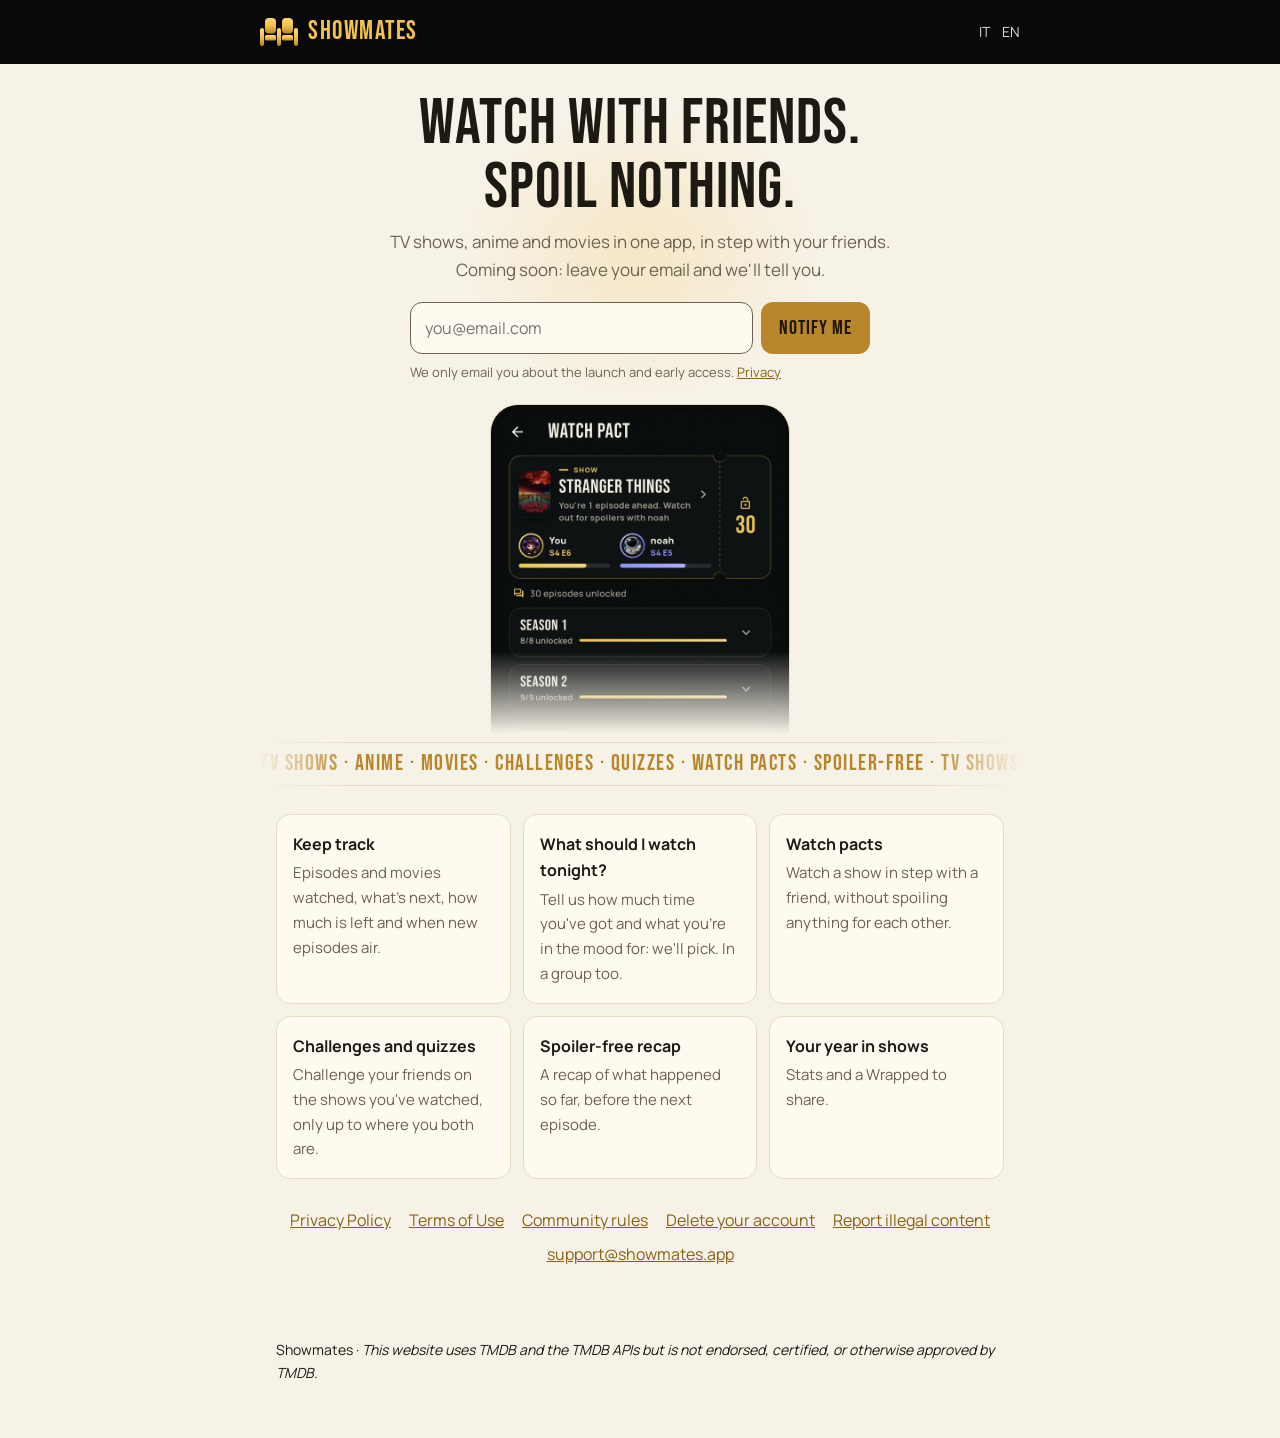
==== commit 1cd32c77: "Sito: filtro di parole, sospensioni, provenienza dell'installazione e attribuzione a TMDB aggiornati" ====
--- a/index.html
+++ b/index.html
@@ -53,7 +53,7 @@
       <p class="updated" data-invite hidden style="margin:8px 0 0;font-size:13px">Ti ha invitato <b></b>: iscriviti con l&#39;email che userai nell&#39;app e, appena entri, troverai la sua richiesta per seguirti.</p>
       <p class="msg" role="status" aria-live="polite"></p>
       <div class="more" hidden>
-        <p class="updated" style="margin:0">Grazie! Se ti va, ultima cosa:</p>
+        <p class="updated" style="margin:0">Facoltativo:</p>
         <fieldset class="plat"><legend>Che telefono hai?</legend><label><input type="radio" name="platform" value="android"> Android</label><label><input type="radio" name="platform" value="ios"> iPhone</label></fieldset>
         <label><input type="checkbox" name="beta"> Voglio provarla in anteprima</label>
       </div>
@@ -90,7 +90,7 @@
       <p class="updated" data-invite hidden style="margin:8px 0 0;font-size:13px"><b></b> invited you: sign up with the email you&#39;ll use in the app and you&#39;ll find their follow request as soon as you join.</p>
       <p class="msg" role="status" aria-live="polite"></p>
       <div class="more" hidden>
-        <p class="updated" style="margin:0">Thanks! One last thing, if you like:</p>
+        <p class="updated" style="margin:0">Optional:</p>
         <fieldset class="plat"><legend>Which phone do you have?</legend><label><input type="radio" name="platform" value="android"> Android</label><label><input type="radio" name="platform" value="ios"> iPhone</label></fieldset>
         <label><input type="checkbox" name="beta"> I want to try it early</label>
       </div>
@@ -118,7 +118,7 @@
   </div>
 </section>
 </main>
-<footer><p>Showmates · <em>This product uses the TMDB API but is not endorsed or certified by TMDB.</em></p></footer>
+<footer><p>Showmates · <em>This website uses TMDB and the TMDB APIs but is not endorsed, certified, or otherwise approved by TMDB.</em></p></footer>
 <script>
   // compaiono scorrendo
   (function () {
@@ -174,8 +174,9 @@
     document.querySelectorAll('[data-wait]').forEach(function (f) {
       var it = f.closest('[data-lang]').getAttribute('data-lang') === 'it', msg = f.querySelector('.msg'), btn = f.querySelector('button');
       function say(t, ok) { msg.textContent = t; msg.className = 'msg ' + (ok ? 'ok' : 'err'); }
-      var more = f.querySelector('.more'), done = '';
-      f.email.addEventListener('focus', function () { ev('form_start'); }, { once: true });
+      var more = f.querySelector('.more');
+      // telefono e anteprima compaiono al primo tocco e partono con l'iscrizione: il server non aggiorna una riga gia' esistente (MEGA-47-1)
+      f.email.addEventListener('focus', function () { more.hidden = false; ev('form_start'); }, { once: true });
       function join(email) {
         var plat = f.querySelector('[name=platform]:checked');
         return fetch(URL, { method: 'POST', headers: { 'Content-Type': 'application/json', apikey: KEY, Authorization: 'Bearer ' + KEY },
@@ -189,12 +190,10 @@
         btn.disabled = true;
         ev('submit');
         join(email)
-          .then(function () { ev('signup_ok'); done = email; f.email.value = ''; more.hidden = false; say(it ? 'Fatto! Ti scriviamo appena esce.' : 'Done! We’ll email you at launch.', true); })
+          .then(function () { ev('signup_ok'); f.reset(); more.hidden = true; say(it ? 'Fatto! Ti scriviamo appena esce.' : 'Done! We’ll email you at launch.', true); })
           .catch(function () { ev('signup_error'); say(it ? 'Non è andata, riprova tra poco.' : 'That didn’t work, try again soon.', false); })
           .then(function () { btn.disabled = false; });
       });
-      // telefono e anteprima dopo l'iscrizione: la stessa email aggiorna la riga. Se non va, l'iscrizione resta valida
-      more.addEventListener('change', function () { if (done) join(done).catch(function () {}); });
     });
   })();
 </script>
